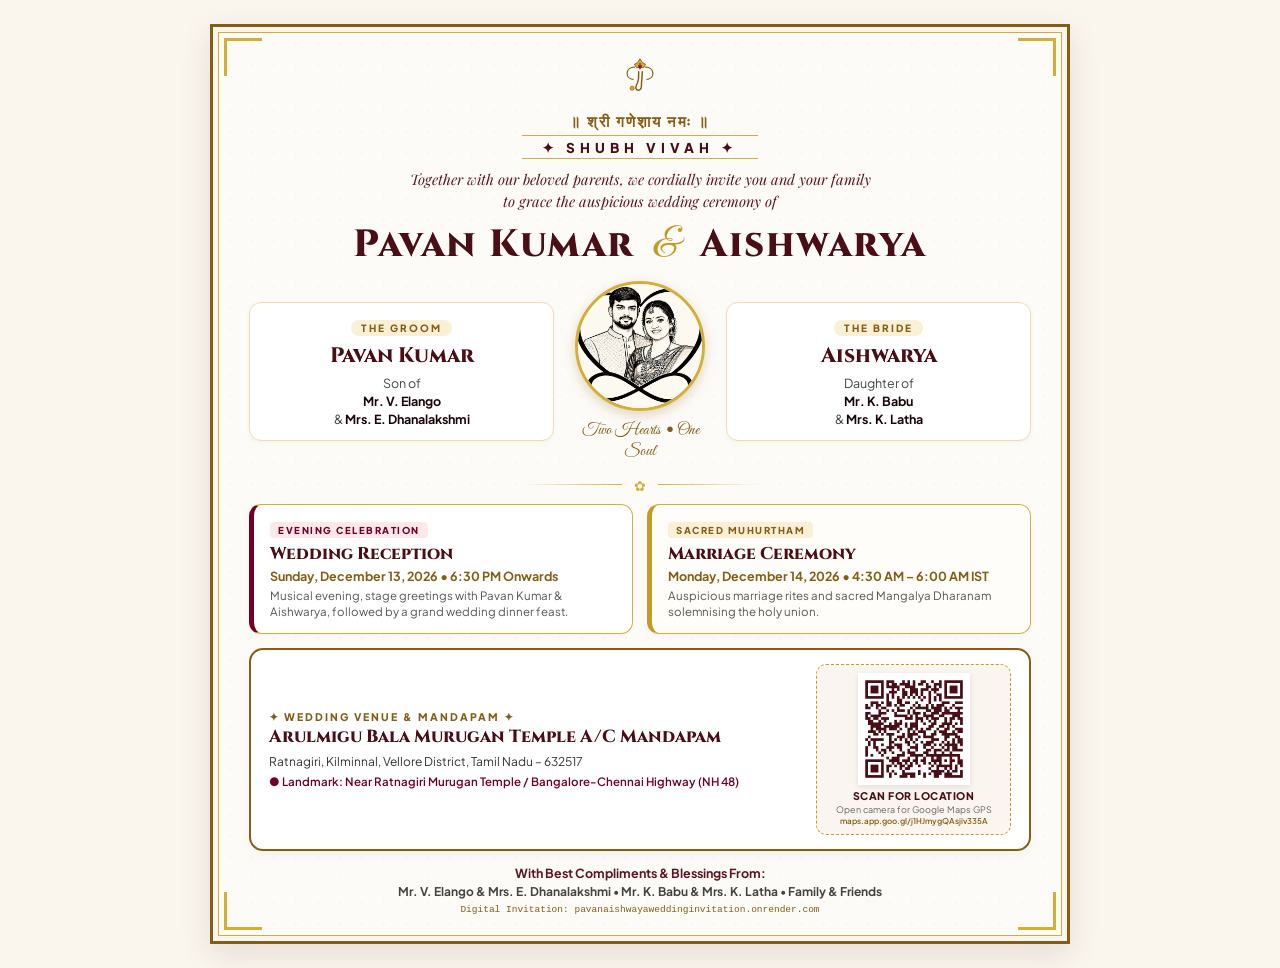
==== invitation_card.html @ 8066299f "Add downloadable wedding invitation PDF, WhatsApp image, and venue map QR code" ====
<!DOCTYPE html>
<html lang="en">
<head>
  <meta charset="utf-8">
  <title>Wedding Invitation &mdash; Pavan Kumar &amp; Aishwarya</title>
  <link rel="preconnect" href="https://fonts.googleapis.com">
  <link rel="preconnect" href="https://fonts.gstatic.com" crossorigin>
  <link href="https://fonts.googleapis.com/css2?family=Cinzel:wght@600;700;800;900&family=Great+Vibes&family=Playfair+Display:ital,wght@0,600;0,700;0,800;1,600&family=Plus+Jakarta+Sans:wght@400;500;600;700;800&display=swap" rel="stylesheet">
  <style>
    @page {
      size: A4 portrait;
      margin: 0;
    }
    * {
      box-sizing: border-box;
      margin: 0;
      padding: 0;
    }
    html, body {
      width: 100%;
      height: 100%;
      background-color: #FAF5ED;
      color: #2D080E;
      font-family: 'Plus Jakarta Sans', sans-serif;
      -webkit-font-smoothing: antialiased;
      -webkit-print-color-adjust: exact;
      print-color-adjust: exact;
    }
    .page-wrapper {
      width: 100%;
      min-height: 100vh;
      display: flex;
      justify-content: center;
      align-items: center;
      padding: 24px;
    }
    .border-frame {
      width: 860px;
      border: 3.5px solid #845E16;
      padding: 5px;
      position: relative;
      background: #FAF5ED;
      box-shadow: 0 10px 30px rgba(74, 14, 23, 0.1);
    }
    .border-inner {
      border: 1.5px solid #D4AF37;
      padding: 24px 30px 20px 30px;
      position: relative;
      background: #FDFBF7;
      background-image: radial-gradient(rgba(212, 175, 55, 0.09) 1.2px, transparent 0);
      background-size: 22px 22px;
    }
    /* Corner Ornaments */
    .corner-tl, .corner-tr, .corner-bl, .corner-br {
      position: absolute;
      width: 38px;
      height: 38px;
      pointer-events: none;
    }
    .corner-tl { top: 5px; left: 5px; border-top: 3px solid #D4AF37; border-left: 3px solid #D4AF37; }
    .corner-tr { top: 5px; right: 5px; border-top: 3px solid #D4AF37; border-right: 3px solid #D4AF37; }
    .corner-bl { bottom: 5px; left: 5px; border-bottom: 3px solid #D4AF37; border-left: 3px solid #D4AF37; }
    .corner-br { bottom: 5px; right: 5px; border-bottom: 3px solid #D4AF37; border-right: 3px solid #D4AF37; }

    .center { text-align: center; }
    
    .ganesha-box {
      margin-bottom: 4px;
      text-align: center;
    }
    .shloka {
      color: #845E16;
      font-size: 15px;
      font-weight: 700;
      letter-spacing: 2px;
      margin-bottom: 4px;
    }
    .shubh-vivah {
      display: inline-block;
      color: #4A0E17;
      font-size: 13.5px;
      font-weight: 800;
      letter-spacing: 5px;
      text-transform: uppercase;
      padding: 2.5px 20px;
      border-top: 1.5px solid #D4AF37;
      border-bottom: 1.5px solid #D4AF37;
      margin-bottom: 10px;
    }
    .invitation-line {
      font-family: 'Playfair Display', serif;
      font-size: 14.5px;
      color: #5C1521;
      font-style: italic;
      line-height: 1.5;
      margin-bottom: 10px;
    }
    .couple-title {
      font-family: 'Cinzel', serif;
      font-size: 38px;
      font-weight: 800;
      color: #4A0E17;
      letter-spacing: 1.5px;
      line-height: 1.1;
      margin-bottom: 2px;
    }
    .ampersand {
      font-family: 'Great Vibes', cursive;
      font-size: 42px;
      color: #C59B27;
      font-weight: 400;
      vertical-align: middle;
      margin: 0 8px;
    }
    
    /* Couple Image & Details Grid */
    .couple-section {
      display: flex;
      align-items: center;
      justify-content: center;
      gap: 16px;
      margin: 12px 0 14px 0;
    }
    .person-card {
      flex: 1;
      background: #FFFFFF;
      border: 1.5px solid #EEDDAF;
      border-radius: 12px;
      padding: 12px 14px;
      text-align: center;
      box-shadow: 0 2px 6px rgba(0,0,0,0.03);
    }
    .person-role {
      display: inline-block;
      font-size: 10px;
      font-weight: 800;
      letter-spacing: 2px;
      text-transform: uppercase;
      color: #845E16;
      background: #FAF0D6;
      padding: 2px 10px;
      border-radius: 20px;
      margin-bottom: 6px;
    }
    .person-name {
      font-family: 'Cinzel', serif;
      font-size: 21px;
      font-weight: 800;
      color: #4A0E17;
      margin-bottom: 4px;
    }
    .parents-line {
      font-size: 12.5px;
      color: #444;
      line-height: 1.45;
    }
    .parents-names {
      font-weight: 700;
      color: #1A0508;
    }
    .artwork-box {
      width: 140px;
      flex-shrink: 0;
      text-align: center;
    }
    .artwork-img {
      width: 130px;
      height: 130px;
      object-fit: cover;
      border-radius: 50%;
      border: 3.5px solid #D4AF37;
      box-shadow: 0 4px 12px rgba(132, 94, 22, 0.25);
    }
    .tagline {
      font-family: 'Great Vibes', cursive;
      font-size: 17px;
      color: #845E16;
      margin-top: 5px;
    }

    /* Gold Ornate Divider */
    .divider {
      display: flex;
      align-items: center;
      justify-content: center;
      gap: 12px;
      margin: 10px 0;
      color: #D4AF37;
      font-size: 14px;
    }
    .divider::before, .divider::after {
      content: "";
      height: 1px;
      width: 100px;
      background: linear-gradient(to right, transparent, #D4AF37);
    }
    .divider::after {
      background: linear-gradient(to left, transparent, #D4AF37);
    }

    /* Events Section */
    .events-grid {
      display: grid;
      grid-template-columns: 1fr 1fr;
      gap: 14px;
      margin-bottom: 14px;
    }
    .event-card {
      background: #FFFFFF;
      border: 1.5px solid #D4AF37;
      border-radius: 12px;
      padding: 12px 16px;
      position: relative;
      overflow: hidden;
      box-shadow: 0 2px 6px rgba(0,0,0,0.03);
    }
    .event-card.reception {
      border-left: 5px solid #720026;
    }
    .event-card.muhurtham {
      border-left: 5px solid #C59B27;
      background: #FFFDF9;
    }
    .event-badge {
      display: inline-block;
      font-size: 9.5px;
      font-weight: 800;
      text-transform: uppercase;
      letter-spacing: 1.5px;
      padding: 2px 8px;
      border-radius: 4px;
      margin-bottom: 4px;
    }
    .reception-badge { background: #FDE8EC; color: #720026; }
    .muhurtham-badge { background: #FAF0D6; color: #845E16; }
    .event-title {
      font-family: 'Cinzel', serif;
      font-size: 17px;
      font-weight: 800;
      color: #4A0E17;
      margin-bottom: 3px;
    }
    .event-datetime {
      font-size: 12.5px;
      font-weight: 700;
      color: #845E16;
      margin-bottom: 4px;
    }
    .event-desc {
      font-size: 11.5px;
      color: #555;
      line-height: 1.45;
    }

    /* Venue & Map Section */
    .venue-map-container {
      background: #FFFFFF;
      border: 2px solid #845E16;
      border-radius: 14px;
      padding: 14px 18px;
      display: flex;
      align-items: center;
      gap: 18px;
      margin-bottom: 12px;
      box-shadow: 0 4px 10px rgba(0,0,0,0.04);
    }
    .venue-info {
      flex: 1;
    }
    .venue-tag {
      font-size: 10.5px;
      font-weight: 800;
      letter-spacing: 2px;
      color: #845E16;
      text-transform: uppercase;
      margin-bottom: 4px;
    }
    .venue-name {
      font-family: 'Cinzel', serif;
      font-size: 17.5px;
      font-weight: 800;
      color: #4A0E17;
      margin-bottom: 4px;
      line-height: 1.25;
    }
    .venue-address {
      font-size: 12px;
      color: #333;
      line-height: 1.45;
      margin-bottom: 4px;
    }
    .venue-landmark {
      font-size: 11.5px;
      color: #720026;
      font-weight: 600;
    }

    .qr-side {
      flex-shrink: 0;
      text-align: center;
      background: #FAF6EF;
      border: 1.5px dashed #C59B27;
      border-radius: 10px;
      padding: 8px 12px;
      width: 195px;
    }
    .qr-img {
      width: 112px;
      height: 112px;
      display: block;
      margin: 0 auto 5px auto;
      border: 2px solid #FFFFFF;
      box-shadow: 0 2px 6px rgba(0,0,0,0.1);
    }
    .qr-label {
      font-size: 10.5px;
      font-weight: 800;
      color: #4A0E17;
      text-transform: uppercase;
      letter-spacing: 0.5px;
      line-height: 1.2;
    }
    .qr-help {
      font-size: 9px;
      color: #666;
      margin: 2px 0 1px 0;
      line-height: 1.2;
    }
    .qr-link {
      font-size: 8px;
      font-weight: 600;
      color: #845E16;
      display: block;
    }

    /* Blessings / Warm regards Footer */
    .footer-section {
      text-align: center;
      padding-top: 2px;
    }
    .warm-regards {
      font-size: 12.5px;
      font-weight: 700;
      color: #5C1521;
      margin-bottom: 3px;
    }
    .family-names {
      font-size: 12px;
      color: #444;
      margin-bottom: 5px;
    }
    .site-note {
      font-size: 9.5px;
      color: #845E16;
      font-family: monospace;
    }

    /* PRINT SPECIFIC STYLING - PERFECT SINGLE PAGE A4 */
    @media print {
      html, body {
        width: 210mm !important;
        height: 297mm !important;
        margin: 0 !important;
        padding: 0 !important;
        background: #FAF5ED !important;
      }
      .page-wrapper {
        padding: 10mm !important;
        min-height: 0 !important;
        height: 297mm !important;
        box-sizing: border-box !important;
      }
      .border-frame {
        width: 190mm !important;
        box-shadow: none !important;
      }
      .border-inner {
        padding: 20px 24px 16px 24px !important;
      }
    }
  </style>
</head>
<body>

<div class="page-wrapper">
  <div class="border-frame" id="wedding-card">
    <div class="border-inner">
      <!-- Golden Corners -->
      <div class="corner-tl"></div>
      <div class="corner-tr"></div>
      <div class="corner-bl"></div>
      <div class="corner-br"></div>

      <!-- Top Shloka & Auspicious Tags -->
      <div class="center">
        <div class="ganesha-box">
          <svg width="46" height="46" viewBox="0 0 100 100" fill="none" xmlns="http://www.w3.org/2000/svg">
      <path d="M50 4L55 12L62 16L58 23H42L38 16L45 12L50 4Z" fill="#D4AF37" stroke="#845E16" stroke-width="2"/>
      <path d="M50 14V26M47 18C47 22 50 25 50 25C50 25 53 22 53 18" stroke="#8E1638" stroke-width="2.5" stroke-linecap="round"/>
      <path d="M38 22C28 22 22 28 22 36C22 42 27 48 35 49" stroke="#845E16" stroke-width="2.5" stroke-linecap="round"/>
      <path d="M62 22C72 22 78 28 78 36C78 42 73 48 65 49" stroke="#845E16" stroke-width="2.5" stroke-linecap="round"/>
      <path d="M47 32C47 39 48 47 45 55C42 62 38 67 43 71C48 74 53 70 53 64C53 54 55 42 55 32" fill="none" stroke="#845E16" stroke-width="3.2" stroke-linecap="round"/>
      <circle cx="33" cy="68" r="4.5" fill="#D4AF37" stroke="#845E16" stroke-width="1.5"/>
    </svg>
        </div>
        <div class="shloka">&#2405; &#2358;&#2381;&#2352;&#2368; &#2327;&#2339;&#2375;&#2358;&#2364;&#2366;&#2351; &#2344;&#2350;&#2307; &#2405;</div>
        <div class="shubh-vivah">&#10022; Shubh Vivah &#10022;</div>
        
        <p class="invitation-line">
          Together with our beloved parents, we cordially invite you and your family<br>
          to grace the auspicious wedding ceremony of
        </p>

        <!-- Couple Name -->
        <h1 class="couple-title">
          Pavan Kumar <span class="ampersand">&amp;</span> Aishwarya
        </h1>
      </div>

      <!-- Couple Photo & Family Cards -->
      <div class="couple-section">
        <!-- Groom Card -->
        <div class="person-card">
          <span class="person-role">The Groom</span>
          <div class="person-name">Pavan Kumar</div>
          <div class="parents-line">
            Son of<br>
            <span class="parents-names">Mr. V. Elango</span><br>
            &amp; <span class="parents-names">Mrs. E. Dhanalakshmi</span>
          </div>
        </div>

        <!-- Center Couple Artwork -->
        <div class="artwork-box">
          <img src="[data-uri]" class="artwork-img" alt="Pavan Kumar &amp; Aishwarya">
          <div class="tagline">Two Hearts &bull; One Soul</div>
        </div>

        <!-- Bride Card -->
        <div class="person-card">
          <span class="person-role">The Bride</span>
          <div class="person-name">Aishwarya</div>
          <div class="parents-line">
            Daughter of<br>
            <span class="parents-names">Mr. K. Babu</span><br>
            &amp; <span class="parents-names">Mrs. K. Latha</span>
          </div>
        </div>
      </div>

      <!-- Gold Divider -->
      <div class="divider">&#10047;</div>

      <!-- Events Schedule -->
      <div class="events-grid">
        <!-- Reception -->
        <div class="event-card reception">
          <span class="event-badge reception-badge">Evening Celebration</span>
          <div class="event-title">Wedding Reception</div>
          <div class="event-datetime">Sunday, December 13, 2026 &bull; 6:30 PM Onwards</div>
          <div class="event-desc">
            Musical evening, stage greetings with Pavan Kumar &amp; Aishwarya, followed by a grand wedding dinner feast.
          </div>
        </div>

        <!-- Muhurtham -->
        <div class="event-card muhurtham">
          <span class="event-badge muhurtham-badge">Sacred Muhurtham</span>
          <div class="event-title">Marriage Ceremony</div>
          <div class="event-datetime">Monday, December 14, 2026 &bull; 4:30 AM &ndash; 6:00 AM IST</div>
          <div class="event-desc">
            Auspicious marriage rites and sacred Mangalya Dharanam solemnising the holy union.
          </div>
        </div>
      </div>

      <!-- Venue & Map QR Section -->
      <div class="venue-map-container">
        <div class="venue-info">
          <div class="venue-tag">&#10022; Wedding Venue &amp; Mandapam &#10022;</div>
          <div class="venue-name">Arulmigu Bala Murugan Temple A/C Mandapam</div>
          <div class="venue-address">
            Ratnagiri, Kilminnal, Vellore District, Tamil Nadu &ndash; 632517
          </div>
          <div class="venue-landmark">
            &#9679; Landmark: Near Ratnagiri Murugan Temple / Bangalore-Chennai Highway (NH 48)
          </div>
        </div>

        <!-- Scannable Map QR Code -->
        <div class="qr-side">
          <img src="[data-uri]" class="qr-img" alt="Google Maps QR Code">
          <div class="qr-label">Scan For Location</div>
          <div class="qr-help">Open camera for Google Maps GPS</div>
          <span class="qr-link">maps.app.goo.gl/j1HJmygQAsjiv335A</span>
        </div>
      </div>

      <!-- Warm Closing / Blessings -->
      <div class="footer-section">
        <div class="warm-regards">With Best Compliments &amp; Blessings From:</div>
        <div class="family-names">
          <strong>Mr. V. Elango &amp; Mrs. E. Dhanalakshmi</strong> &bull; 
          <strong>Mr. K. Babu &amp; Mrs. K. Latha</strong> &bull; 
          <strong>Family &amp; Friends</strong>
        </div>
        <div class="site-note">
          Digital Invitation: pavanaishwayaweddinginvitation.onrender.com
        </div>
      </div>

    </div>
  </div>
</div>

</body>
</html>
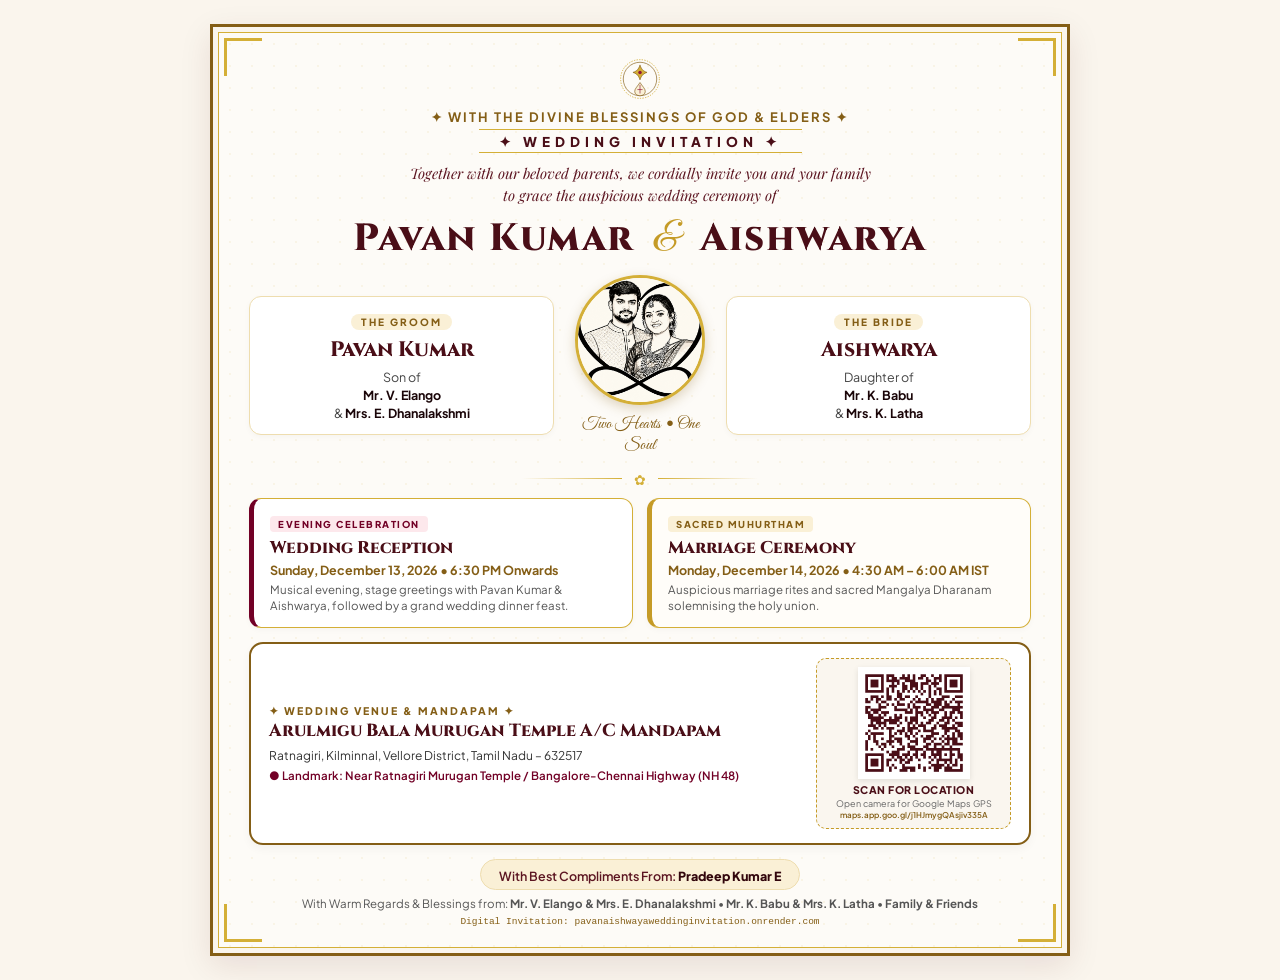
==== commit baebe3c7: "Remove Hindi text, add English invocations and compliments from Pradeep Kumar E" ====
--- a/invitation_card.html
+++ b/invitation_card.html
@@ -64,18 +64,19 @@
 
     .center { text-align: center; }
     
-    .ganesha-box {
+    .emblem-box {
       margin-bottom: 4px;
       text-align: center;
     }
-    .shloka {
-      color: #845E16;
-      font-size: 15px;
+    .blessing-tag {
+      color: #845E16;
+      font-size: 13px;
       font-weight: 700;
       letter-spacing: 2px;
-      margin-bottom: 4px;
-    }
-    .shubh-vivah {
+      text-transform: uppercase;
+      margin-bottom: 4px;
+    }
+    .invitation-badge {
       display: inline-block;
       color: #4A0E17;
       font-size: 13.5px;
@@ -333,20 +334,31 @@
       display: block;
     }
 
-    /* Blessings / Warm regards Footer */
+    /* Compliments & Warm Regards Footer */
     .footer-section {
       text-align: center;
       padding-top: 2px;
     }
-    .warm-regards {
+    .compliments-banner {
+      background: #FAF0D6;
+      border: 1px solid #EEDDAF;
+      border-radius: 20px;
+      display: inline-block;
+      padding: 4px 18px;
+      margin-bottom: 6px;
+    }
+    .compliments-text {
       font-size: 12.5px;
-      font-weight: 700;
       color: #5C1521;
-      margin-bottom: 3px;
+      font-weight: 600;
+    }
+    .compliments-highlight {
+      font-weight: 800;
+      color: #32060C;
     }
     .family-names {
-      font-size: 12px;
-      color: #444;
+      font-size: 11.5px;
+      color: #555;
       margin-bottom: 5px;
     }
     .site-note {
@@ -391,20 +403,21 @@
       <div class="corner-bl"></div>
       <div class="corner-br"></div>
 
-      <!-- Top Shloka & Auspicious Tags -->
+      <!-- Top Auspicious Invocations (English) -->
       <div class="center">
-        <div class="ganesha-box">
-          <svg width="46" height="46" viewBox="0 0 100 100" fill="none" xmlns="http://www.w3.org/2000/svg">
-      <path d="M50 4L55 12L62 16L58 23H42L38 16L45 12L50 4Z" fill="#D4AF37" stroke="#845E16" stroke-width="2"/>
-      <path d="M50 14V26M47 18C47 22 50 25 50 25C50 25 53 22 53 18" stroke="#8E1638" stroke-width="2.5" stroke-linecap="round"/>
-      <path d="M38 22C28 22 22 28 22 36C22 42 27 48 35 49" stroke="#845E16" stroke-width="2.5" stroke-linecap="round"/>
-      <path d="M62 22C72 22 78 28 78 36C78 42 73 48 65 49" stroke="#845E16" stroke-width="2.5" stroke-linecap="round"/>
-      <path d="M47 32C47 39 48 47 45 55C42 62 38 67 43 71C48 74 53 70 53 64C53 54 55 42 55 32" fill="none" stroke="#845E16" stroke-width="3.2" stroke-linecap="round"/>
-      <circle cx="33" cy="68" r="4.5" fill="#D4AF37" stroke="#845E16" stroke-width="1.5"/>
+        <div class="emblem-box">
+          <svg width="44" height="44" viewBox="0 0 100 100" fill="none" xmlns="http://www.w3.org/2000/svg">
+      <circle cx="50" cy="50" r="44" stroke="#D4AF37" stroke-width="2" stroke-dasharray="3 3"/>
+      <circle cx="50" cy="50" r="38" stroke="#845E16" stroke-width="1.5"/>
+      <path d="M50 18C50 18 53 32 66 35C53 38 50 52 50 52C50 52 47 38 34 35C47 32 50 18 50 18Z" fill="#D4AF37" stroke="#845E16" stroke-width="1.5"/>
+      <circle cx="50" cy="35" r="4" fill="#8E1638"/>
+      <!-- Decorative Petals -->
+      <path d="M50 58C45 66 38 72 38 78C38 84 43 88 50 88C57 88 62 84 62 78C62 72 55 66 50 58Z" fill="#FAF0D6" stroke="#845E16" stroke-width="1.5"/>
+      <path d="M50 64V82M45 74H55" stroke="#8E1638" stroke-width="1.5" stroke-linecap="round"/>
     </svg>
         </div>
-        <div class="shloka">&#2405; &#2358;&#2381;&#2352;&#2368; &#2327;&#2339;&#2375;&#2358;&#2364;&#2366;&#2351; &#2344;&#2350;&#2307; &#2405;</div>
-        <div class="shubh-vivah">&#10022; Shubh Vivah &#10022;</div>
+        <div class="blessing-tag">&#10022; With the Divine Blessings of God &amp; Elders &#10022;</div>
+        <div class="invitation-badge">&#10022; Wedding Invitation &#10022;</div>
         
         <p class="invitation-line">
           Together with our beloved parents, we cordially invite you and your family<br>
@@ -496,11 +509,13 @@
         </div>
       </div>
 
-      <!-- Warm Closing / Blessings -->
+      <!-- Compliments & Warm Regards Footer -->
       <div class="footer-section">
-        <div class="warm-regards">With Best Compliments &amp; Blessings From:</div>
+        <div class="compliments-banner">
+          <span class="compliments-text">With Best Compliments From: <span class="compliments-highlight">Pradeep Kumar E</span></span>
+        </div>
         <div class="family-names">
-          <strong>Mr. V. Elango &amp; Mrs. E. Dhanalakshmi</strong> &bull; 
+          With Warm Regards &amp; Blessings from: <strong>Mr. V. Elango &amp; Mrs. E. Dhanalakshmi</strong> &bull; 
           <strong>Mr. K. Babu &amp; Mrs. K. Latha</strong> &bull; 
           <strong>Family &amp; Friends</strong>
         </div>
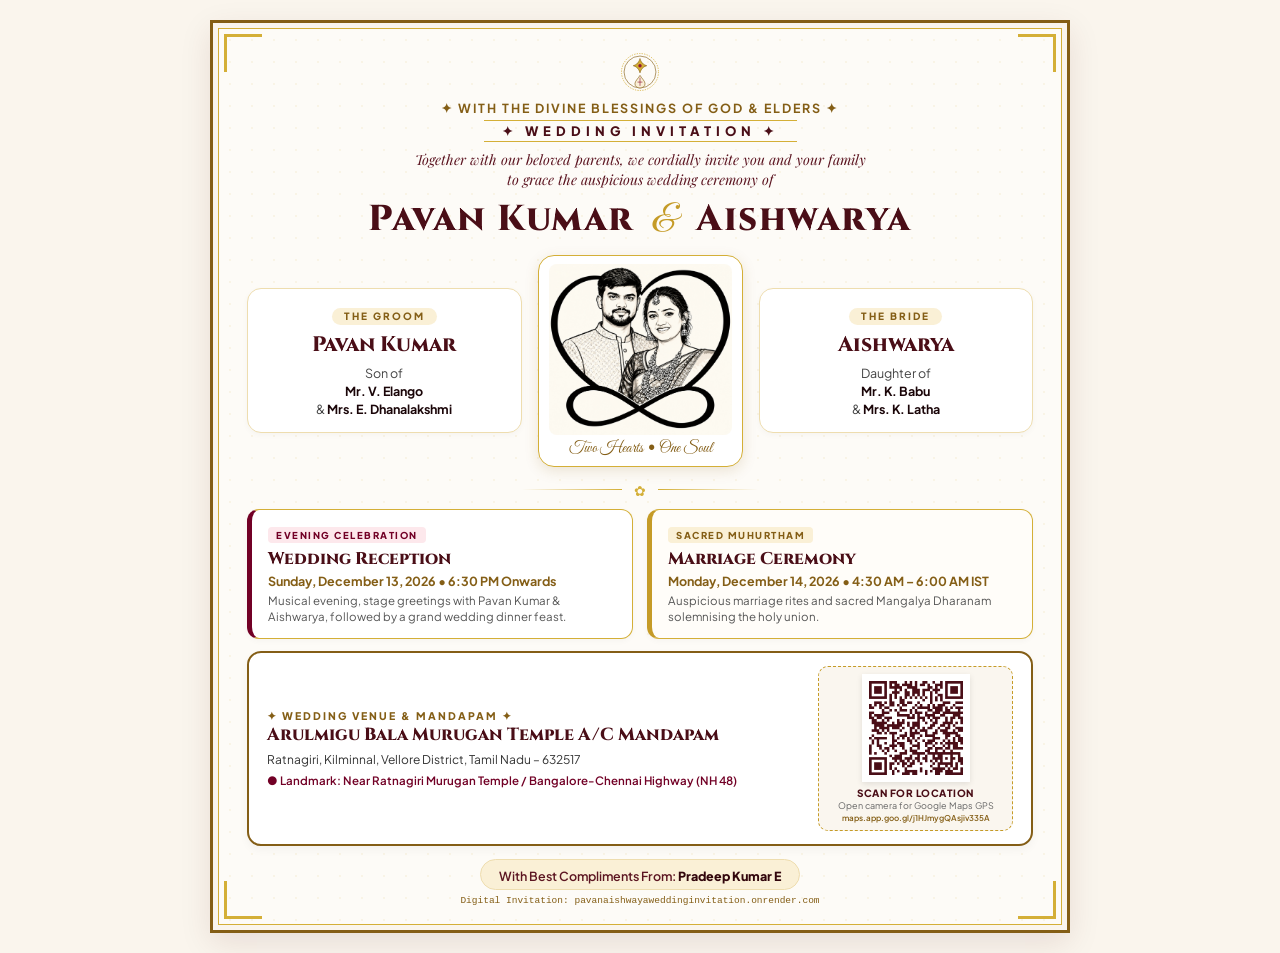
==== commit 7564fdaa: "Show uncropped heart and infinity sketch and remove family regards line from footer" ====
--- a/invitation_card.html
+++ b/invitation_card.html
@@ -32,7 +32,7 @@
       display: flex;
       justify-content: center;
       align-items: center;
-      padding: 24px;
+      padding: 20px;
     }
     .border-frame {
       width: 860px;
@@ -44,7 +44,7 @@
     }
     .border-inner {
       border: 1.5px solid #D4AF37;
-      padding: 24px 30px 20px 30px;
+      padding: 22px 28px 18px 28px;
       position: relative;
       background: #FDFBF7;
       background-image: radial-gradient(rgba(212, 175, 55, 0.09) 1.2px, transparent 0);
@@ -65,40 +65,40 @@
     .center { text-align: center; }
     
     .emblem-box {
-      margin-bottom: 4px;
+      margin-bottom: 3px;
       text-align: center;
     }
     .blessing-tag {
       color: #845E16;
-      font-size: 13px;
+      font-size: 12.5px;
       font-weight: 700;
       letter-spacing: 2px;
       text-transform: uppercase;
-      margin-bottom: 4px;
+      margin-bottom: 3px;
     }
     .invitation-badge {
       display: inline-block;
       color: #4A0E17;
-      font-size: 13.5px;
+      font-size: 13px;
       font-weight: 800;
       letter-spacing: 5px;
       text-transform: uppercase;
-      padding: 2.5px 20px;
+      padding: 2px 18px;
       border-top: 1.5px solid #D4AF37;
       border-bottom: 1.5px solid #D4AF37;
-      margin-bottom: 10px;
+      margin-bottom: 8px;
     }
     .invitation-line {
       font-family: 'Playfair Display', serif;
-      font-size: 14.5px;
+      font-size: 14px;
       color: #5C1521;
       font-style: italic;
-      line-height: 1.5;
-      margin-bottom: 10px;
+      line-height: 1.45;
+      margin-bottom: 8px;
     }
     .couple-title {
       font-family: 'Cinzel', serif;
-      font-size: 38px;
+      font-size: 36px;
       font-weight: 800;
       color: #4A0E17;
       letter-spacing: 1.5px;
@@ -107,14 +107,14 @@
     }
     .ampersand {
       font-family: 'Great Vibes', cursive;
-      font-size: 42px;
+      font-size: 40px;
       color: #C59B27;
       font-weight: 400;
       vertical-align: middle;
       margin: 0 8px;
     }
     
-    /* Couple Image & Details Grid */
+    /* Couple Section - UNMASKED FULL HEART & INFINITY ARTWORK */
     .couple-section {
       display: flex;
       align-items: center;
@@ -126,8 +126,8 @@
       flex: 1;
       background: #FFFFFF;
       border: 1.5px solid #EEDDAF;
-      border-radius: 12px;
-      padding: 12px 14px;
+      border-radius: 14px;
+      padding: 14px 16px;
       text-align: center;
       box-shadow: 0 2px 6px rgba(0,0,0,0.03);
     }
@@ -139,7 +139,7 @@
       text-transform: uppercase;
       color: #845E16;
       background: #FAF0D6;
-      padding: 2px 10px;
+      padding: 2.5px 12px;
       border-radius: 20px;
       margin-bottom: 6px;
     }
@@ -148,7 +148,7 @@
       font-size: 21px;
       font-weight: 800;
       color: #4A0E17;
-      margin-bottom: 4px;
+      margin-bottom: 5px;
     }
     .parents-line {
       font-size: 12.5px;
@@ -159,24 +159,34 @@
       font-weight: 700;
       color: #1A0508;
     }
-    .artwork-box {
-      width: 140px;
+
+    /* Full Uncropped Heart & Infinity Medallion */
+    .artwork-card {
+      width: 205px;
       flex-shrink: 0;
+      background: #FFFFFF;
+      border: 1.5px solid #D4AF37;
+      border-radius: 16px;
+      padding: 8px 10px 8px 10px;
       text-align: center;
+      box-shadow: 0 4px 14px rgba(132, 94, 22, 0.15);
+      position: relative;
     }
     .artwork-img {
-      width: 130px;
-      height: 130px;
-      object-fit: cover;
-      border-radius: 50%;
-      border: 3.5px solid #D4AF37;
-      box-shadow: 0 4px 12px rgba(132, 94, 22, 0.25);
+      width: 100%;
+      height: auto;
+      max-height: 175px;
+      object-fit: contain;
+      display: block;
+      margin: 0 auto;
+      border-radius: 8px;
     }
     .tagline {
       font-family: 'Great Vibes', cursive;
-      font-size: 17px;
-      color: #845E16;
-      margin-top: 5px;
+      font-size: 16px;
+      color: #845E16;
+      margin-top: 4px;
+      line-height: 1.2;
     }
 
     /* Gold Ornate Divider */
@@ -204,7 +214,7 @@
       display: grid;
       grid-template-columns: 1fr 1fr;
       gap: 14px;
-      margin-bottom: 14px;
+      margin-bottom: 12px;
     }
     .event-card {
       background: #FFFFFF;
@@ -258,11 +268,11 @@
       background: #FFFFFF;
       border: 2px solid #845E16;
       border-radius: 14px;
-      padding: 14px 18px;
+      padding: 13px 18px;
       display: flex;
       align-items: center;
       gap: 18px;
-      margin-bottom: 12px;
+      margin-bottom: 11px;
       box-shadow: 0 4px 10px rgba(0,0,0,0.04);
     }
     .venue-info {
@@ -274,7 +284,7 @@
       letter-spacing: 2px;
       color: #845E16;
       text-transform: uppercase;
-      margin-bottom: 4px;
+      margin-bottom: 3px;
     }
     .venue-name {
       font-family: 'Cinzel', serif;
@@ -302,19 +312,19 @@
       background: #FAF6EF;
       border: 1.5px dashed #C59B27;
       border-radius: 10px;
-      padding: 8px 12px;
+      padding: 7px 12px;
       width: 195px;
     }
     .qr-img {
-      width: 112px;
-      height: 112px;
+      width: 108px;
+      height: 108px;
       display: block;
       margin: 0 auto 5px auto;
       border: 2px solid #FFFFFF;
       box-shadow: 0 2px 6px rgba(0,0,0,0.1);
     }
     .qr-label {
-      font-size: 10.5px;
+      font-size: 10px;
       font-weight: 800;
       color: #4A0E17;
       text-transform: uppercase;
@@ -345,7 +355,7 @@
       border-radius: 20px;
       display: inline-block;
       padding: 4px 18px;
-      margin-bottom: 6px;
+      margin-bottom: 5px;
     }
     .compliments-text {
       font-size: 12.5px;
@@ -355,11 +365,6 @@
     .compliments-highlight {
       font-weight: 800;
       color: #32060C;
-    }
-    .family-names {
-      font-size: 11.5px;
-      color: #555;
-      margin-bottom: 5px;
     }
     .site-note {
       font-size: 9.5px;
@@ -377,17 +382,17 @@
         background: #FAF5ED !important;
       }
       .page-wrapper {
-        padding: 10mm !important;
+        padding: 8mm !important;
         min-height: 0 !important;
         height: 297mm !important;
         box-sizing: border-box !important;
       }
       .border-frame {
-        width: 190mm !important;
+        width: 194mm !important;
         box-shadow: none !important;
       }
       .border-inner {
-        padding: 20px 24px 16px 24px !important;
+        padding: 18px 22px 14px 22px !important;
       }
     }
   </style>
@@ -406,12 +411,11 @@
       <!-- Top Auspicious Invocations (English) -->
       <div class="center">
         <div class="emblem-box">
-          <svg width="44" height="44" viewBox="0 0 100 100" fill="none" xmlns="http://www.w3.org/2000/svg">
+          <svg width="42" height="42" viewBox="0 0 100 100" fill="none" xmlns="http://www.w3.org/2000/svg">
       <circle cx="50" cy="50" r="44" stroke="#D4AF37" stroke-width="2" stroke-dasharray="3 3"/>
       <circle cx="50" cy="50" r="38" stroke="#845E16" stroke-width="1.5"/>
       <path d="M50 18C50 18 53 32 66 35C53 38 50 52 50 52C50 52 47 38 34 35C47 32 50 18 50 18Z" fill="#D4AF37" stroke="#845E16" stroke-width="1.5"/>
       <circle cx="50" cy="35" r="4" fill="#8E1638"/>
-      <!-- Decorative Petals -->
       <path d="M50 58C45 66 38 72 38 78C38 84 43 88 50 88C57 88 62 84 62 78C62 72 55 66 50 58Z" fill="#FAF0D6" stroke="#845E16" stroke-width="1.5"/>
       <path d="M50 64V82M45 74H55" stroke="#8E1638" stroke-width="1.5" stroke-linecap="round"/>
     </svg>
@@ -430,7 +434,7 @@
         </h1>
       </div>
 
-      <!-- Couple Photo & Family Cards -->
+      <!-- Couple Photo & Family Cards - FULL UNCROPPED ARTWORK -->
       <div class="couple-section">
         <!-- Groom Card -->
         <div class="person-card">
@@ -443,8 +447,8 @@
           </div>
         </div>
 
-        <!-- Center Couple Artwork -->
-        <div class="artwork-box">
+        <!-- Center Full Heart & Infinity Artwork (Uncropped) -->
+        <div class="artwork-card">
           <img src="[data-uri]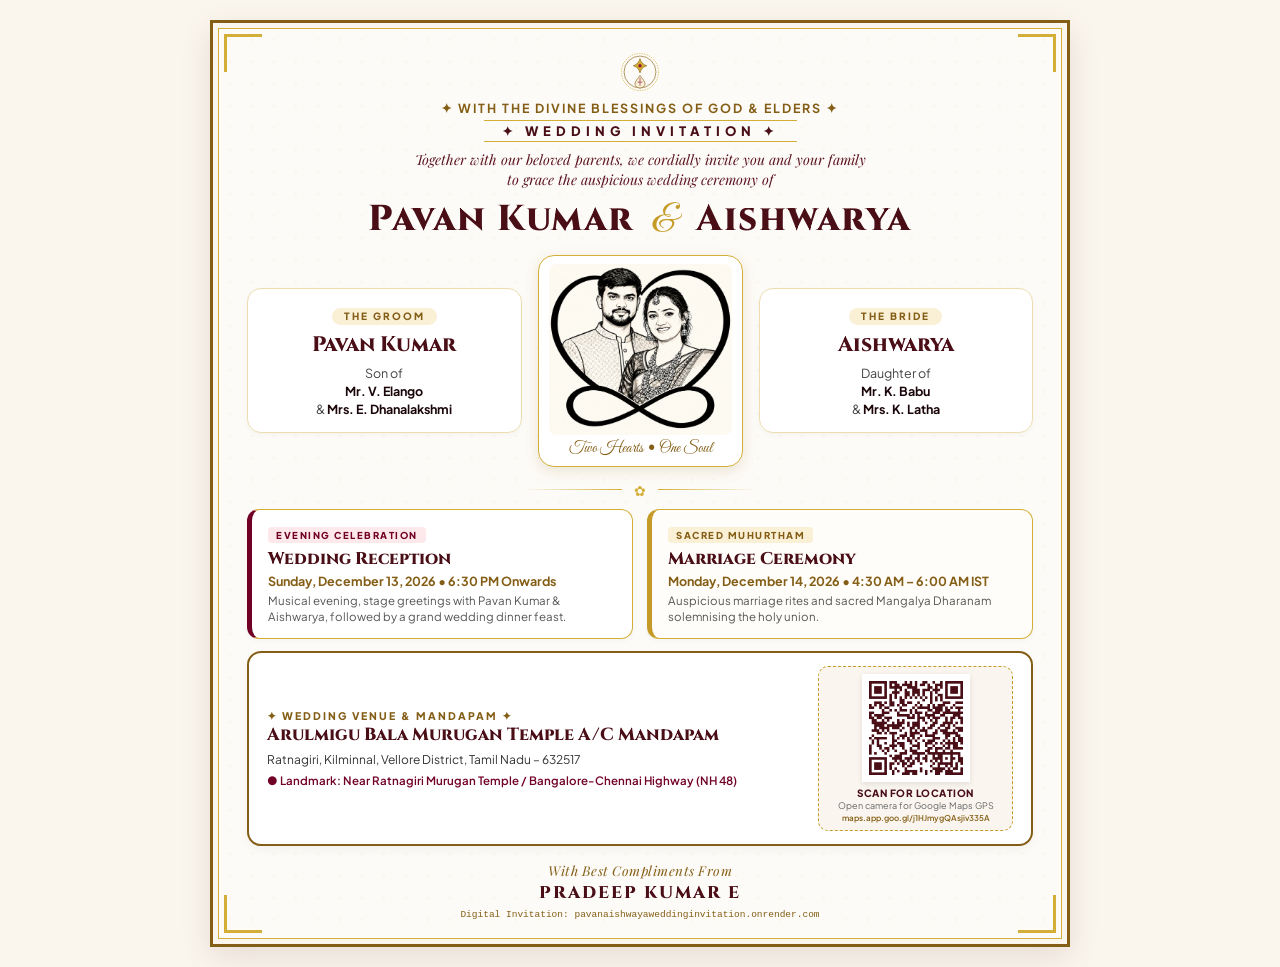
==== commit 360c66e1: "Correct compliments format to traditional dignified serif typography" ====
--- a/invitation_card.html
+++ b/invitation_card.html
@@ -344,27 +344,27 @@
       display: block;
     }
 
-    /* Compliments & Warm Regards Footer */
+    /* Compliments Footer - Formal Dignified Typography (No Pill/Badge) */
     .footer-section {
       text-align: center;
-      padding-top: 2px;
-    }
-    .compliments-banner {
-      background: #FAF0D6;
-      border: 1px solid #EEDDAF;
-      border-radius: 20px;
-      display: inline-block;
-      padding: 4px 18px;
+      padding-top: 4px;
+    }
+    .compliments-title {
+      font-family: 'Playfair Display', serif;
+      font-size: 13.5px;
+      font-style: italic;
+      color: #845E16;
+      letter-spacing: 0.5px;
+      margin-bottom: 2px;
+    }
+    .compliments-name {
+      font-family: 'Cinzel', serif;
+      font-size: 17px;
+      font-weight: 800;
+      color: #4A0E17;
+      letter-spacing: 2px;
+      text-transform: uppercase;
       margin-bottom: 5px;
-    }
-    .compliments-text {
-      font-size: 12.5px;
-      color: #5C1521;
-      font-weight: 600;
-    }
-    .compliments-highlight {
-      font-weight: 800;
-      color: #32060C;
     }
     .site-note {
       font-size: 9.5px;
@@ -515,9 +515,8 @@
 
       <!-- Compliments Footer -->
       <div class="footer-section">
-        <div class="compliments-banner">
-          <span class="compliments-text">With Best Compliments From: <span class="compliments-highlight">Pradeep Kumar E</span></span>
-        </div>
+        <div class="compliments-title">With Best Compliments From</div>
+        <div class="compliments-name">Pradeep Kumar E</div>
         <div class="site-note">
           Digital Invitation: pavanaishwayaweddinginvitation.onrender.com
         </div>
